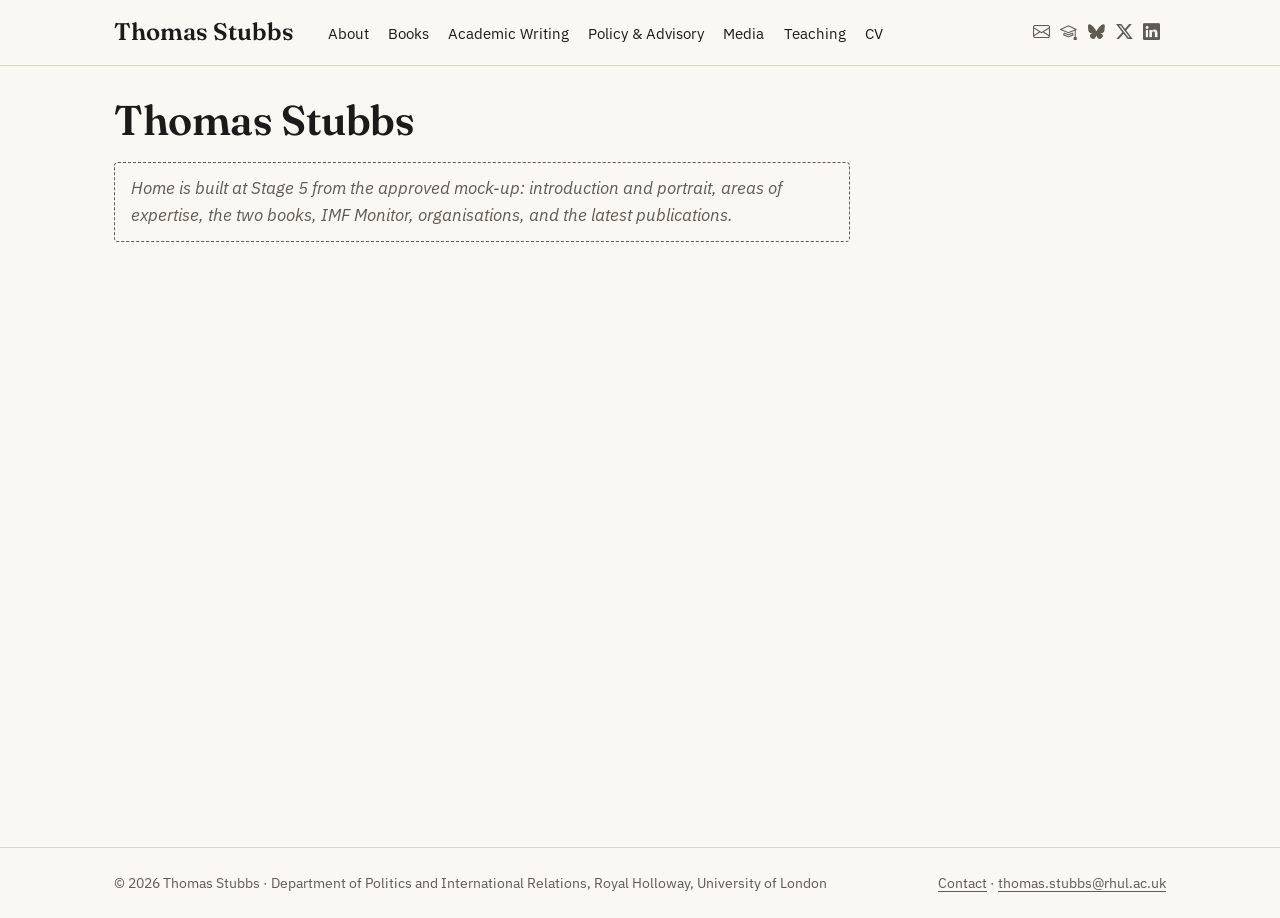
==== docs/index.html @ 8ccba4ed "Stage 5: CV and Contact pages - CV: download button, then the PDF open on the page in a frame, as   " ====
<!DOCTYPE html>
<html xmlns="http://www.w3.org/1999/xhtml" lang="en-GB" xml:lang="en-GB"><head>

<meta charset="utf-8">
<meta name="generator" content="quarto-1.9.38">

<meta name="viewport" content="width=device-width, initial-scale=1.0, user-scalable=yes">


<title>Thomas Stubbs</title>
<style>
/* Default styles provided by pandoc.
** See https://pandoc.org/MANUAL.html#variables-for-html for config info.
*/
code{white-space: pre-wrap;}
span.smallcaps{font-variant: small-caps;}
div.columns{display: flex; gap: min(4vw, 1.5em);}
div.column{flex: auto; overflow-x: auto;}
div.hanging-indent{margin-left: 1.5em; text-indent: -1.5em;}
ul.task-list{list-style: none;}
ul.task-list li input[type="checkbox"] {
  width: 0.8em;
  margin: 0 0.8em 0.2em -1em; /* quarto-specific, see https://github.com/quarto-dev/quarto-cli/issues/4556 */ 
  vertical-align: middle;
}
</style>


<script src="site_libs/quarto-nav/quarto-nav.js"></script>
<script src="site_libs/quarto-nav/headroom.min.js"></script>
<link href="./images/favicon.png" rel="icon" type="image/png">
<script src="site_libs/clipboard/clipboard.min.js"></script>
<script src="site_libs/quarto-html/quarto.js" type="module"></script>
<script src="site_libs/quarto-html/tabsets/tabsets.js" type="module"></script>
<script src="site_libs/quarto-html/popper.min.js"></script>
<script src="site_libs/quarto-html/tippy.umd.min.js"></script>
<script src="site_libs/quarto-html/anchor.min.js"></script>
<link href="site_libs/quarto-html/tippy.css" rel="stylesheet">
<link href="site_libs/quarto-html/quarto-syntax-highlighting-15634bcf2e68342d4ad2dfa704d543f6.css" rel="stylesheet" id="quarto-text-highlighting-styles">
<script src="site_libs/bootstrap/bootstrap.min.js"></script>
<link href="site_libs/bootstrap/bootstrap-icons.css" rel="stylesheet">
<link href="site_libs/bootstrap/bootstrap-769b7548b85df619b574831559ffb1c0.min.css" rel="stylesheet" append-hash="true" id="quarto-bootstrap" data-mode="light">
<script id="quarto-search-options" type="application/json">{
  "language": {
    "search-no-results-text": "No results",
    "search-matching-documents-text": "matching documents",
    "search-copy-link-title": "Copy link to search",
    "search-hide-matches-text": "Hide additional matches",
    "search-more-match-text": "more match in this document",
    "search-more-matches-text": "more matches in this document",
    "search-clear-button-title": "Clear",
    "search-text-placeholder": "",
    "search-detached-cancel-button-title": "Cancel",
    "search-submit-button-title": "Submit",
    "search-label": "Search"
  }
}</script>
<script async="" src="https://www.googletagmanager.com/gtag/js?id=G-SD0DBH1WWM"></script>

<script type="text/javascript">

window.dataLayer = window.dataLayer || [];
function gtag(){dataLayer.push(arguments);}
gtag('js', new Date());
gtag('config', 'G-SD0DBH1WWM', { 'anonymize_ip': true});
</script>
<meta name="robots" content="noindex, nofollow">
<meta name="format-detection" content="telephone=no, date=no, address=no, email=no">


<link rel="stylesheet" href="styles/fonts.css">
<link rel="canonical" href="https://thomasairbag.github.io/tstubbs-website/">
</head>

<body class="nav-fixed fullcontent quarto-light">

<div id="quarto-search-results"></div>
  <header id="quarto-header" class="headroom fixed-top">
    <nav class="navbar navbar-expand-lg " data-bs-theme="dark">
      <div class="navbar-container container-fluid">
      <div class="navbar-brand-container mx-auto">
    <a class="navbar-brand" href="./index.html">
    <span class="navbar-title">Thomas Stubbs</span>
    </a>
  </div>
          <button class="navbar-toggler" type="button" data-bs-toggle="collapse" data-bs-target="#navbarCollapse" aria-controls="navbarCollapse" role="menu" aria-expanded="false" aria-label="Toggle navigation" onclick="if (window.quartoToggleHeadroom) { window.quartoToggleHeadroom(); }">
  <span class="navbar-toggler-icon"></span>
</button>
          <div class="collapse navbar-collapse" id="navbarCollapse">
            <ul class="navbar-nav navbar-nav-scroll me-auto">
  <li class="nav-item">
    <a class="nav-link" href="./about/index.html"> 
<span class="menu-text">About</span></a>
  </li>  
  <li class="nav-item">
    <a class="nav-link" href="./books/index.html"> 
<span class="menu-text">Books</span></a>
  </li>  
  <li class="nav-item">
    <a class="nav-link" href="./publications/index.html"> 
<span class="menu-text">Academic Writing</span></a>
  </li>  
  <li class="nav-item">
    <a class="nav-link" href="./policy/index.html"> 
<span class="menu-text">Policy &amp; Advisory</span></a>
  </li>  
  <li class="nav-item">
    <a class="nav-link" href="./media/index.html"> 
<span class="menu-text">Media</span></a>
  </li>  
  <li class="nav-item">
    <a class="nav-link" href="./teaching/index.html"> 
<span class="menu-text">Teaching</span></a>
  </li>  
  <li class="nav-item">
    <a class="nav-link" href="./cv/index.html"> 
<span class="menu-text">CV</span></a>
  </li>  
</ul>
            <ul class="navbar-nav navbar-nav-scroll ms-auto">
  <li class="nav-item compact">
    <a class="nav-link" href="mailto:thomas.stubbs@rhul.ac.uk"> <i class="bi bi-envelope" role="img" aria-label="Email">
</i> 
<span class="menu-text"></span></a>
  </li>  
  <li class="nav-item compact">
    <a class="nav-link" href="https://scholar.google.com/citations?user=iezkZAcAAAAJ"> <i class="bi bi-mortarboard" role="img" aria-label="Google Scholar">
</i> 
<span class="menu-text"></span></a>
  </li>  
  <li class="nav-item compact">
    <a class="nav-link" href="https://bsky.app/profile/thomstubbs.bsky.social"> <i class="bi bi-bluesky" role="img" aria-label="Bluesky">
</i> 
<span class="menu-text"></span></a>
  </li>  
  <li class="nav-item compact">
    <a class="nav-link" href="https://x.com/thomstubbs"> <i class="bi bi-twitter-x" role="img" aria-label="X">
</i> 
<span class="menu-text"></span></a>
  </li>  
  <li class="nav-item compact">
    <a class="nav-link" href="https://www.linkedin.com/in/thomas-stubbs-50a769253/"> <i class="bi bi-linkedin" role="img" aria-label="LinkedIn">
</i> 
<span class="menu-text"></span></a>
  </li>  
</ul>
          </div> <!-- /navcollapse -->
            <div class="quarto-navbar-tools">
</div>
      </div> <!-- /container-fluid -->
    </nav>
</header>
<!-- content -->
<div id="quarto-content" class="quarto-container page-columns page-rows-contents page-layout-article page-navbar">
<!-- sidebar -->
<!-- margin-sidebar -->
    
<!-- main -->
<main class="content" id="quarto-document-content">
<a class="visually-hidden-focusable skip-link" href="#quarto-document-content">Skip to main content</a>
<script>
  // Quarto inserts this include inside <main>. Move the link to the start of
  // <body>, so it is the first thing a keyboard user reaches.
  (function () {
    var link = document.currentScript.previousElementSibling;
    document.body.insertBefore(link, document.body.firstChild);
  })();
</script>

<header id="title-block-header" class="quarto-title-block default">
<div class="quarto-title">
<h1 class="title">Thomas Stubbs</h1>
</div>



<div class="quarto-title-meta">

    
  
    
  </div>
  


</header>


<div class="draft-note">
<p>Home is built at Stage 5 from the approved mock-up: introduction and portrait, areas of expertise, the two books, IMF Monitor, organisations, and the latest publications.</p>
</div>



</main> <!-- /main -->
<script id="quarto-html-after-body" type="application/javascript">
  window.document.addEventListener("DOMContentLoaded", function (event) {
    const icon = "";
    const anchorJS = new window.AnchorJS();
    anchorJS.options = {
      placement: 'right',
      icon: icon
    };
    anchorJS.add('.anchored');
    const isCodeAnnotation = (el) => {
      for (const clz of el.classList) {
        if (clz.startsWith('code-annotation-')) {                     
          return true;
        }
      }
      return false;
    }
    const onCopySuccess = function(e) {
      // button target
      const button = e.trigger;
      // don't keep focus
      button.blur();
      // flash "checked"
      button.classList.add('code-copy-button-checked');
      var currentTitle = button.getAttribute("title");
      button.setAttribute("title", "Copied!");
      let tooltip;
      if (window.bootstrap) {
        button.setAttribute("data-bs-toggle", "tooltip");
        button.setAttribute("data-bs-placement", "left");
        button.setAttribute("data-bs-title", "Copied!");
        tooltip = new bootstrap.Tooltip(button, 
          { trigger: "manual", 
            customClass: "code-copy-button-tooltip",
            offset: [0, -8]});
        tooltip.show();    
      }
      setTimeout(function() {
        if (tooltip) {
          tooltip.hide();
          button.removeAttribute("data-bs-title");
          button.removeAttribute("data-bs-toggle");
          button.removeAttribute("data-bs-placement");
        }
        button.setAttribute("title", currentTitle);
        button.classList.remove('code-copy-button-checked');
      }, 1000);
      // clear code selection
      e.clearSelection();
    }
    const getTextToCopy = function(trigger) {
      const outerScaffold = trigger.parentElement.cloneNode(true);
      const codeEl = outerScaffold.querySelector('code');
      for (const childEl of codeEl.children) {
        if (isCodeAnnotation(childEl)) {
          childEl.remove();
        }
      }
      return codeEl.innerText;
    }
    const clipboard = new window.ClipboardJS('.code-copy-button:not([data-in-quarto-modal])', {
      text: getTextToCopy
    });
    clipboard.on('success', onCopySuccess);
    if (window.document.getElementById('quarto-embedded-source-code-modal')) {
      const clipboardModal = new window.ClipboardJS('.code-copy-button[data-in-quarto-modal]', {
        text: getTextToCopy,
        container: window.document.getElementById('quarto-embedded-source-code-modal')
      });
      clipboardModal.on('success', onCopySuccess);
    }
      var localhostRegex = new RegExp(/^(?:http|https):\/\/localhost\:?[0-9]*\//);
      var mailtoRegex = new RegExp(/^mailto:/);
        var filterRegex = new RegExp("https:\/\/thomasairbag\.github\.io\/tstubbs-website\/");
      var isInternal = (href) => {
          return filterRegex.test(href) || localhostRegex.test(href) || mailtoRegex.test(href);
      }
      // Inspect non-navigation links and adorn them if external
     var links = window.document.querySelectorAll('a[href]:not(.nav-link):not(.navbar-brand):not(.toc-action):not(.sidebar-link):not(.sidebar-item-toggle):not(.pagination-link):not(.no-external):not([aria-hidden]):not(.dropdown-item):not(.quarto-navigation-tool):not(.about-link)');
      for (var i=0; i<links.length; i++) {
        const link = links[i];
        if (!isInternal(link.href)) {
          // undo the damage that might have been done by quarto-nav.js in the case of
          // links that we want to consider external
          if (link.dataset.originalHref !== undefined) {
            link.href = link.dataset.originalHref;
          }
        }
      }
    function tippyHover(el, contentFn, onTriggerFn, onUntriggerFn) {
      const config = {
        allowHTML: true,
        maxWidth: 500,
        delay: 100,
        arrow: false,
        appendTo: function(el) {
            return el.parentElement;
        },
        interactive: true,
        interactiveBorder: 10,
        theme: 'quarto',
        placement: 'bottom-start',
      };
      if (contentFn) {
        config.content = contentFn;
      }
      if (onTriggerFn) {
        config.onTrigger = onTriggerFn;
      }
      if (onUntriggerFn) {
        config.onUntrigger = onUntriggerFn;
      }
      window.tippy(el, config); 
    }
    const noterefs = window.document.querySelectorAll('a[role="doc-noteref"]');
    for (var i=0; i<noterefs.length; i++) {
      const ref = noterefs[i];
      tippyHover(ref, function() {
        // use id or data attribute instead here
        let href = ref.getAttribute('data-footnote-href') || ref.getAttribute('href');
        try { href = new URL(href).hash; } catch {}
        const id = href.replace(/^#\/?/, "");
        const note = window.document.getElementById(id);
        if (note) {
          return note.innerHTML;
        } else {
          return "";
        }
      });
    }
    const xrefs = window.document.querySelectorAll('a.quarto-xref');
    const processXRef = (id, note) => {
      // Strip column container classes
      const stripColumnClz = (el) => {
        el.classList.remove("page-full", "page-columns");
        if (el.children) {
          for (const child of el.children) {
            stripColumnClz(child);
          }
        }
      }
      stripColumnClz(note)
      if (id === null || id.startsWith('sec-')) {
        // Special case sections, only their first couple elements
        const container = document.createElement("div");
        if (note.children && note.children.length > 2) {
          container.appendChild(note.children[0].cloneNode(true));
          for (let i = 1; i < note.children.length; i++) {
            const child = note.children[i];
            if (child.tagName === "P" && child.innerText === "") {
              continue;
            } else {
              container.appendChild(child.cloneNode(true));
              break;
            }
          }
          if (window.Quarto?.typesetMath) {
            window.Quarto.typesetMath(container);
          }
          return container.innerHTML
        } else {
          if (window.Quarto?.typesetMath) {
            window.Quarto.typesetMath(note);
          }
          return note.innerHTML;
        }
      } else {
        // Remove any anchor links if they are present
        const anchorLink = note.querySelector('a.anchorjs-link');
        if (anchorLink) {
          anchorLink.remove();
        }
        if (window.Quarto?.typesetMath) {
          window.Quarto.typesetMath(note);
        }
        if (note.classList.contains("callout")) {
          return note.outerHTML;
        } else {
          return note.innerHTML;
        }
      }
    }
    for (var i=0; i<xrefs.length; i++) {
      const xref = xrefs[i];
      tippyHover(xref, undefined, function(instance) {
        instance.disable();
        let url = xref.getAttribute('href');
        let hash = undefined; 
        if (url.startsWith('#')) {
          hash = url;
        } else {
          try { hash = new URL(url).hash; } catch {}
        }
        if (hash) {
          const id = hash.replace(/^#\/?/, "");
          const note = window.document.getElementById(id);
          if (note !== null) {
            try {
              const html = processXRef(id, note.cloneNode(true));
              instance.setContent(html);
            } finally {
              instance.enable();
              instance.show();
            }
          } else {
            // See if we can fetch this
            fetch(url.split('#')[0])
            .then(res => res.text())
            .then(html => {
              const parser = new DOMParser();
              const htmlDoc = parser.parseFromString(html, "text/html");
              const note = htmlDoc.getElementById(id);
              if (note !== null) {
                const html = processXRef(id, note);
                instance.setContent(html);
              } 
            }).finally(() => {
              instance.enable();
              instance.show();
            });
          }
        } else {
          // See if we can fetch a full url (with no hash to target)
          // This is a special case and we should probably do some content thinning / targeting
          fetch(url)
          .then(res => res.text())
          .then(html => {
            const parser = new DOMParser();
            const htmlDoc = parser.parseFromString(html, "text/html");
            const note = htmlDoc.querySelector('main.content');
            if (note !== null) {
              // This should only happen for chapter cross references
              // (since there is no id in the URL)
              // remove the first header
              if (note.children.length > 0 && note.children[0].tagName === "HEADER") {
                note.children[0].remove();
              }
              const html = processXRef(null, note);
              instance.setContent(html);
            } 
          }).finally(() => {
            instance.enable();
            instance.show();
          });
        }
      }, function(instance) {
      });
    }
        let selectedAnnoteEl;
        const selectorForAnnotation = ( cell, annotation) => {
          let cellAttr = 'data-code-cell="' + cell + '"';
          let lineAttr = 'data-code-annotation="' +  annotation + '"';
          const selector = 'span[' + cellAttr + '][' + lineAttr + ']';
          return selector;
        }
        const selectCodeLines = (annoteEl) => {
          const doc = window.document;
          const targetCell = annoteEl.getAttribute("data-target-cell");
          const targetAnnotation = annoteEl.getAttribute("data-target-annotation");
          const annoteSpan = window.document.querySelector(selectorForAnnotation(targetCell, targetAnnotation));
          const lines = annoteSpan.getAttribute("data-code-lines").split(",");
          const lineIds = lines.map((line) => {
            return targetCell + "-" + line;
          })
          let top = null;
          let height = null;
          let parent = null;
          if (lineIds.length > 0) {
              //compute the position of the single el (top and bottom and make a div)
              const el = window.document.getElementById(lineIds[0]);
              top = el.offsetTop;
              height = el.offsetHeight;
              parent = el.parentElement.parentElement;
            if (lineIds.length > 1) {
              const lastEl = window.document.getElementById(lineIds[lineIds.length - 1]);
              const bottom = lastEl.offsetTop + lastEl.offsetHeight;
              height = bottom - top;
            }
            if (top !== null && height !== null && parent !== null) {
              // cook up a div (if necessary) and position it 
              let div = window.document.getElementById("code-annotation-line-highlight");
              if (div === null) {
                div = window.document.createElement("div");
                div.setAttribute("id", "code-annotation-line-highlight");
                div.style.position = 'absolute';
                parent.appendChild(div);
              }
              div.style.top = top - 2 + "px";
              div.style.height = height + 4 + "px";
              div.style.left = 0;
              let gutterDiv = window.document.getElementById("code-annotation-line-highlight-gutter");
              if (gutterDiv === null) {
                gutterDiv = window.document.createElement("div");
                gutterDiv.setAttribute("id", "code-annotation-line-highlight-gutter");
                gutterDiv.style.position = 'absolute';
                const codeCell = window.document.getElementById(targetCell);
                const gutter = codeCell.querySelector('.code-annotation-gutter');
                gutter.appendChild(gutterDiv);
              }
              gutterDiv.style.top = top - 2 + "px";
              gutterDiv.style.height = height + 4 + "px";
            }
            selectedAnnoteEl = annoteEl;
          }
        };
        const unselectCodeLines = () => {
          const elementsIds = ["code-annotation-line-highlight", "code-annotation-line-highlight-gutter"];
          elementsIds.forEach((elId) => {
            const div = window.document.getElementById(elId);
            if (div) {
              div.remove();
            }
          });
          selectedAnnoteEl = undefined;
        };
          // Handle positioning of the toggle
      window.addEventListener(
        "resize",
        throttle(() => {
          elRect = undefined;
          if (selectedAnnoteEl) {
            selectCodeLines(selectedAnnoteEl);
          }
        }, 10)
      );
      function throttle(fn, ms) {
      let throttle = false;
      let timer;
        return (...args) => {
          if(!throttle) { // first call gets through
              fn.apply(this, args);
              throttle = true;
          } else { // all the others get throttled
              if(timer) clearTimeout(timer); // cancel #2
              timer = setTimeout(() => {
                fn.apply(this, args);
                timer = throttle = false;
              }, ms);
          }
        };
      }
        // Attach click handler to the DT
        const annoteDls = window.document.querySelectorAll('dt[data-target-cell]');
        for (const annoteDlNode of annoteDls) {
          annoteDlNode.addEventListener('click', (event) => {
            const clickedEl = event.target;
            if (clickedEl !== selectedAnnoteEl) {
              unselectCodeLines();
              const activeEl = window.document.querySelector('dt[data-target-cell].code-annotation-active');
              if (activeEl) {
                activeEl.classList.remove('code-annotation-active');
              }
              selectCodeLines(clickedEl);
              clickedEl.classList.add('code-annotation-active');
            } else {
              // Unselect the line
              unselectCodeLines();
              clickedEl.classList.remove('code-annotation-active');
            }
          });
        }
    const findCites = (el) => {
      const parentEl = el.parentElement;
      if (parentEl) {
        const cites = parentEl.dataset.cites;
        if (cites) {
          return {
            el,
            cites: cites.split(' ')
          };
        } else {
          return findCites(el.parentElement)
        }
      } else {
        return undefined;
      }
    };
    var bibliorefs = window.document.querySelectorAll('a[role="doc-biblioref"]');
    for (var i=0; i<bibliorefs.length; i++) {
      const ref = bibliorefs[i];
      const citeInfo = findCites(ref);
      if (citeInfo) {
        tippyHover(citeInfo.el, function() {
          var popup = window.document.createElement('div');
          citeInfo.cites.forEach(function(cite) {
            var citeDiv = window.document.createElement('div');
            citeDiv.classList.add('hanging-indent');
            citeDiv.classList.add('csl-entry');
            var biblioDiv = window.document.getElementById('ref-' + cite);
            if (biblioDiv) {
              citeDiv.innerHTML = biblioDiv.innerHTML;
            }
            popup.appendChild(citeDiv);
          });
          return popup.innerHTML;
        });
      }
    }
  });
  </script>
</div> <!-- /content -->
<footer class="footer">
  <div class="nav-footer">
    <div class="nav-footer-left">
<p>© 2026 Thomas Stubbs · Department of Politics and International Relations, Royal Holloway, University of London</p>
</div>   
    <div class="nav-footer-center">
      &nbsp;
    </div>
    <div class="nav-footer-right">
<p><a href="./contact/index.html">Contact</a> · <a href="mailto:thomas.stubbs@rhul.ac.uk">thomas.stubbs@rhul.ac.uk</a></p>
</div>
  </div>
</footer>




</body></html>
---- docs/site_libs/quarto-html/tippy.css ----
.tippy-box[data-animation=fade][data-state=hidden]{opacity:0}[data-tippy-root]{max-width:calc(100vw - 10px)}.tippy-box{position:relative;background-color:#333;color:#fff;border-radius:4px;font-size:14px;line-height:1.4;white-space:normal;outline:0;transition-property:transform,visibility,opacity}.tippy-box[data-placement^=top]>.tippy-arrow{bottom:0}.tippy-box[data-placement^=top]>.tippy-arrow:before{bottom:-7px;left:0;border-width:8px 8px 0;border-top-color:initial;transform-origin:center top}.tippy-box[data-placement^=bottom]>.tippy-arrow{top:0}.tippy-box[data-placement^=bottom]>.tippy-arrow:before{top:-7px;left:0;border-width:0 8px 8px;border-bottom-color:initial;transform-origin:center bottom}.tippy-box[data-placement^=left]>.tippy-arrow{right:0}.tippy-box[data-placement^=left]>.tippy-arrow:before{border-width:8px 0 8px 8px;border-left-color:initial;right:-7px;transform-origin:center left}.tippy-box[data-placement^=right]>.tippy-arrow{left:0}.tippy-box[data-placement^=right]>.tippy-arrow:before{left:-7px;border-width:8px 8px 8px 0;border-right-color:initial;transform-origin:center right}.tippy-box[data-inertia][data-state=visible]{transition-timing-function:cubic-bezier(.54,1.5,.38,1.11)}.tippy-arrow{width:16px;height:16px;color:#333}.tippy-arrow:before{content:"";position:absolute;border-color:transparent;border-style:solid}.tippy-content{position:relative;padding:5px 9px;z-index:1}
---- docs/site_libs/quarto-html/quarto-syntax-highlighting-15634bcf2e68342d4ad2dfa704d543f6.css ----
/* quarto syntax highlight colors */
:root {
  --quarto-hl-ot-color: #003B4F;
  --quarto-hl-at-color: #657422;
  --quarto-hl-ss-color: #20794D;
  --quarto-hl-an-color: #5E5E5E;
  --quarto-hl-fu-color: #4758AB;
  --quarto-hl-st-color: #20794D;
  --quarto-hl-cf-color: #003B4F;
  --quarto-hl-op-color: #5E5E5E;
  --quarto-hl-er-color: #AD0000;
  --quarto-hl-bn-color: #AD0000;
  --quarto-hl-al-color: #AD0000;
  --quarto-hl-va-color: #111111;
  --quarto-hl-bu-color: inherit;
  --quarto-hl-ex-color: inherit;
  --quarto-hl-pp-color: #AD0000;
  --quarto-hl-in-color: #5E5E5E;
  --quarto-hl-vs-color: #20794D;
  --quarto-hl-wa-color: #5E5E5E;
  --quarto-hl-do-color: #5E5E5E;
  --quarto-hl-im-color: #00769E;
  --quarto-hl-ch-color: #20794D;
  --quarto-hl-dt-color: #AD0000;
  --quarto-hl-fl-color: #AD0000;
  --quarto-hl-co-color: #5E5E5E;
  --quarto-hl-cv-color: #5E5E5E;
  --quarto-hl-cn-color: #8f5902;
  --quarto-hl-sc-color: #5E5E5E;
  --quarto-hl-dv-color: #AD0000;
  --quarto-hl-kw-color: #003B4F;
}

/* other quarto variables */
:root {
  --quarto-font-monospace: SFMono-Regular, Menlo, Monaco, Consolas, "Liberation Mono", "Courier New", monospace;
}

/* syntax highlight based on Pandoc's rules */
pre > code.sourceCode > span {
  color: #003B4F;
}

code.sourceCode > span {
  color: #003B4F;
}

div.sourceCode,
div.sourceCode pre.sourceCode {
  color: #003B4F;
}

/* Normal */
code span {
  color: #003B4F;
}

/* Alert */
code span.al {
  color: #AD0000;
  font-style: inherit;
}

/* Annotation */
code span.an {
  color: #5E5E5E;
  font-style: inherit;
}

/* Attribute */
code span.at {
  color: #657422;
  font-style: inherit;
}

/* BaseN */
code span.bn {
  color: #AD0000;
  font-style: inherit;
}

/* BuiltIn */
code span.bu {
  font-style: inherit;
}

/* ControlFlow */
code span.cf {
  color: #003B4F;
  font-weight: bold;
  font-style: inherit;
}

/* Char */
code span.ch {
  color: #20794D;
  font-style: inherit;
}

/* Constant */
code span.cn {
  color: #8f5902;
  font-style: inherit;
}

/* Comment */
code span.co {
  color: #5E5E5E;
  font-style: inherit;
}

/* CommentVar */
code span.cv {
  color: #5E5E5E;
  font-style: italic;
}

/* Documentation */
code span.do {
  color: #5E5E5E;
  font-style: italic;
}

/* DataType */
code span.dt {
  color: #AD0000;
  font-style: inherit;
}

/* DecVal */
code span.dv {
  color: #AD0000;
  font-style: inherit;
}

/* Error */
code span.er {
  color: #AD0000;
  font-style: inherit;
}

/* Extension */
code span.ex {
  font-style: inherit;
}

/* Float */
code span.fl {
  color: #AD0000;
  font-style: inherit;
}

/* Function */
code span.fu {
  color: #4758AB;
  font-style: inherit;
}

/* Import */
code span.im {
  color: #00769E;
  font-style: inherit;
}

/* Information */
code span.in {
  color: #5E5E5E;
  font-style: inherit;
}

/* Keyword */
code span.kw {
  color: #003B4F;
  font-weight: bold;
  font-style: inherit;
}

/* Operator */
code span.op {
  color: #5E5E5E;
  font-style: inherit;
}

/* Other */
code span.ot {
  color: #003B4F;
  font-style: inherit;
}

/* Preprocessor */
code span.pp {
  color: #AD0000;
  font-style: inherit;
}

/* SpecialChar */
code span.sc {
  color: #5E5E5E;
  font-style: inherit;
}

/* SpecialString */
code span.ss {
  color: #20794D;
  font-style: inherit;
}

/* String */
code span.st {
  color: #20794D;
  font-style: inherit;
}

/* Variable */
code span.va {
  color: #111111;
  font-style: inherit;
}

/* VerbatimString */
code span.vs {
  color: #20794D;
  font-style: inherit;
}

/* Warning */
code span.wa {
  color: #5E5E5E;
  font-style: italic;
}

.prevent-inlining {
  content: "</";
}

/*# sourceMappingURL=f23921c56f73e400b49028c9186a1aa0.css.map */
---- docs/styles/fonts.css ----
/* Self-hosted fonts (decision 19): Fraunces for headings, IBM Plex Sans for
   text. The files are Google Fonts' own variable WOFF2 files, the ones the
   approved Stage 2 mock-ups loaded, downloaded unmodified on 10 November 2026
   from fonts.gstatic.com (Fraunces v38, IBM Plex Sans v23). Each typeface has
   a Latin and an extended-Latin file per style; a browser fetches the
   extended file only for a page that needs it (for example the macrons in
   "Ngā Pae o te Māramatanga"). SIL Open Font Licence 1.1; each folder in
   fonts/ carries its OFL.txt.
   Kept in plain CSS rather than custom.scss so the url() paths stay relative
   to this file: docs/styles/fonts.css -> docs/fonts/. */

/* Fraunces: one variable file per style covers weights 400 to 600 and the
   optical sizes 9 to 144, which browsers pick from the text size. */

@font-face {
  font-family: "Fraunces";
  font-style: normal;
  font-weight: 400 600;
  font-display: swap;
  src: url("../fonts/fraunces/Fraunces-roman-latin.woff2") format("woff2");
  unicode-range: U+0000-00FF, U+0131, U+0152-0153, U+02BB-02BC, U+02C6, U+02DA, U+02DC, U+0304, U+0308, U+0329, U+2000-206F, U+20AC, U+2122, U+2191, U+2193, U+2212, U+2215, U+FEFF, U+FFFD;
}

@font-face {
  font-family: "Fraunces";
  font-style: normal;
  font-weight: 400 600;
  font-display: swap;
  src: url("../fonts/fraunces/Fraunces-roman-latin-ext.woff2") format("woff2");
  unicode-range: U+0100-02BA, U+02BD-02C5, U+02C7-02CC, U+02CE-02D7, U+02DD-02FF, U+0304, U+0308, U+0329, U+1D00-1DBF, U+1E00-1E9F, U+1EF2-1EFF, U+2020, U+20A0-20AB, U+20AD-20C4, U+2113, U+2C60-2C7F, U+A720-A7FF;
}

@font-face {
  font-family: "Fraunces";
  font-style: italic;
  font-weight: 400;
  font-display: swap;
  src: url("../fonts/fraunces/Fraunces-italic-latin.woff2") format("woff2");
  unicode-range: U+0000-00FF, U+0131, U+0152-0153, U+02BB-02BC, U+02C6, U+02DA, U+02DC, U+0304, U+0308, U+0329, U+2000-206F, U+20AC, U+2122, U+2191, U+2193, U+2212, U+2215, U+FEFF, U+FFFD;
}

@font-face {
  font-family: "Fraunces";
  font-style: italic;
  font-weight: 400;
  font-display: swap;
  src: url("../fonts/fraunces/Fraunces-italic-latin-ext.woff2") format("woff2");
  unicode-range: U+0100-02BA, U+02BD-02C5, U+02C7-02CC, U+02CE-02D7, U+02DD-02FF, U+0304, U+0308, U+0329, U+1D00-1DBF, U+1E00-1E9F, U+1EF2-1EFF, U+2020, U+20A0-20AB, U+20AD-20C4, U+2113, U+2C60-2C7F, U+A720-A7FF;
}

/* IBM Plex Sans: one variable file per style covers weights 400 to 600. */

@font-face {
  font-family: "IBM Plex Sans";
  font-style: normal;
  font-weight: 400 600;
  font-display: swap;
  src: url("../fonts/ibm-plex-sans/IBMPlexSans-roman-latin.woff2") format("woff2");
  unicode-range: U+0000-00FF, U+0131, U+0152-0153, U+02BB-02BC, U+02C6, U+02DA, U+02DC, U+0304, U+0308, U+0329, U+2000-206F, U+20AC, U+2122, U+2191, U+2193, U+2212, U+2215, U+FEFF, U+FFFD;
}

@font-face {
  font-family: "IBM Plex Sans";
  font-style: normal;
  font-weight: 400 600;
  font-display: swap;
  src: url("../fonts/ibm-plex-sans/IBMPlexSans-roman-latin-ext.woff2") format("woff2");
  unicode-range: U+0100-02BA, U+02BD-02C5, U+02C7-02CC, U+02CE-02D7, U+02DD-02FF, U+0304, U+0308, U+0329, U+1D00-1DBF, U+1E00-1E9F, U+1EF2-1EFF, U+2020, U+20A0-20AB, U+20AD-20C4, U+2113, U+2C60-2C7F, U+A720-A7FF;
}

@font-face {
  font-family: "IBM Plex Sans";
  font-style: italic;
  font-weight: 400;
  font-display: swap;
  src: url("../fonts/ibm-plex-sans/IBMPlexSans-italic-latin.woff2") format("woff2");
  unicode-range: U+0000-00FF, U+0131, U+0152-0153, U+02BB-02BC, U+02C6, U+02DA, U+02DC, U+0304, U+0308, U+0329, U+2000-206F, U+20AC, U+2122, U+2191, U+2193, U+2212, U+2215, U+FEFF, U+FFFD;
}

@font-face {
  font-family: "IBM Plex Sans";
  font-style: italic;
  font-weight: 400;
  font-display: swap;
  src: url("../fonts/ibm-plex-sans/IBMPlexSans-italic-latin-ext.woff2") format("woff2");
  unicode-range: U+0100-02BA, U+02BD-02C5, U+02C7-02CC, U+02CE-02D7, U+02DD-02FF, U+0304, U+0308, U+0329, U+1D00-1DBF, U+1E00-1E9F, U+1EF2-1EFF, U+2020, U+20A0-20AB, U+20AD-20C4, U+2113, U+2C60-2C7F, U+A720-A7FF;
}
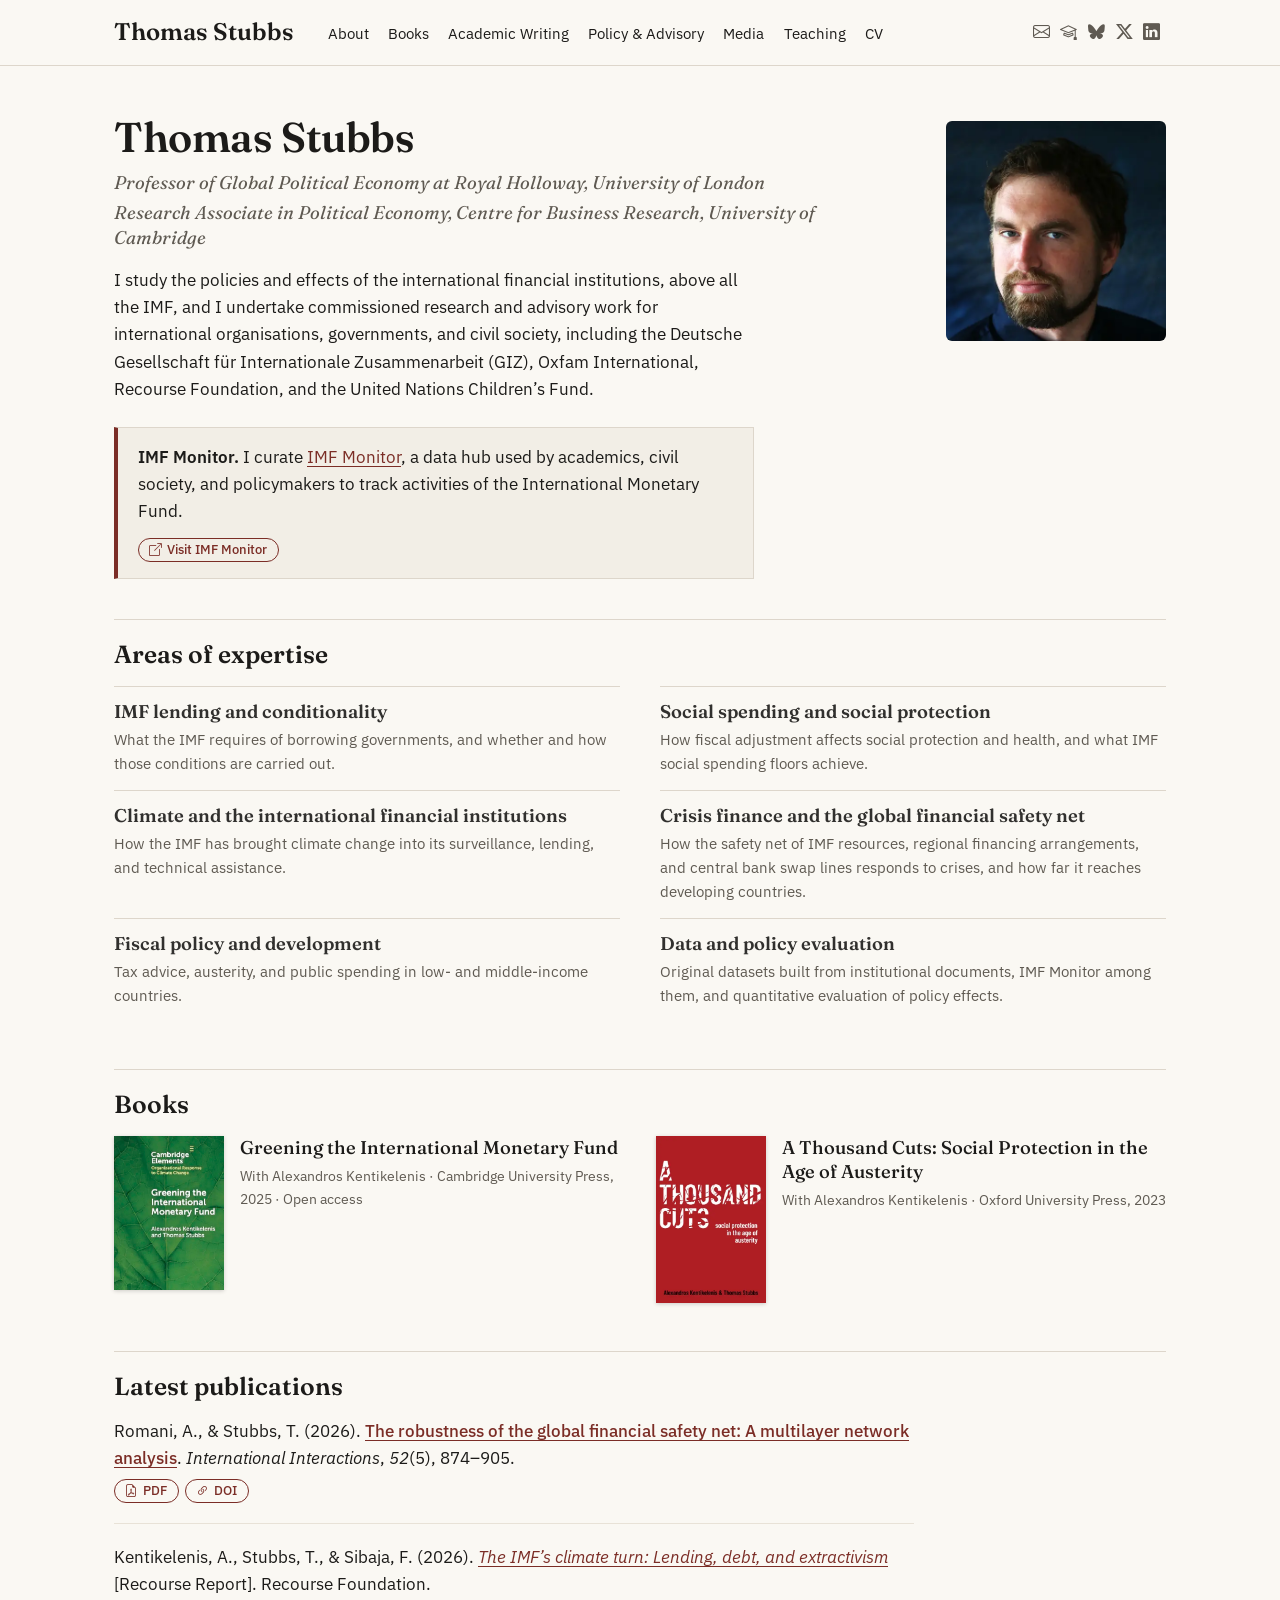
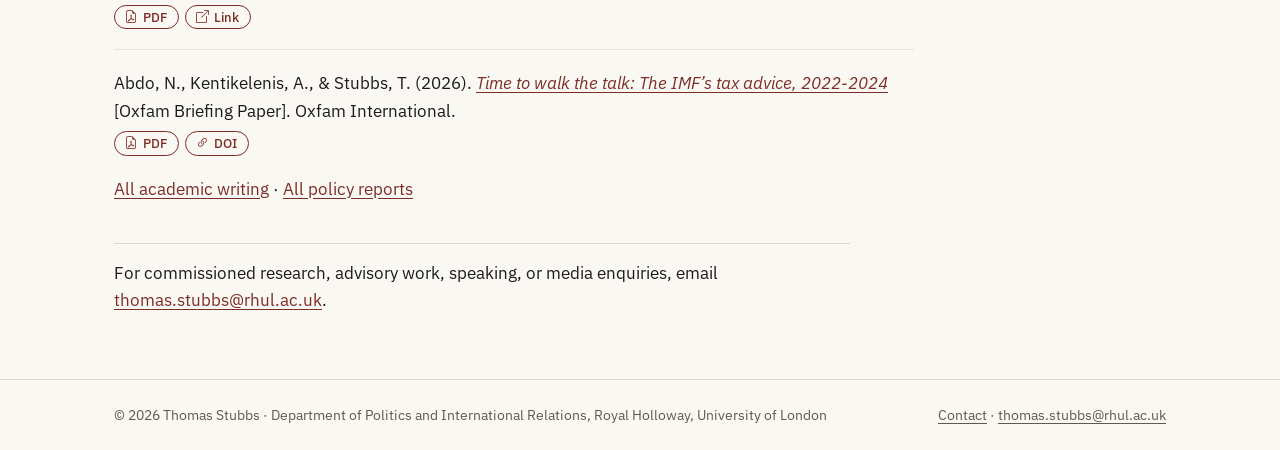
==== commit 7e60062e: "Stage 5: Home and About pages Home: name, posts, introduction, and the IMF Monitor box beside the po" ====
--- a/docs/index.html
+++ b/docs/index.html
@@ -39,7 +39,7 @@
 <link href="site_libs/quarto-html/quarto-syntax-highlighting-15634bcf2e68342d4ad2dfa704d543f6.css" rel="stylesheet" id="quarto-text-highlighting-styles">
 <script src="site_libs/bootstrap/bootstrap.min.js"></script>
 <link href="site_libs/bootstrap/bootstrap-icons.css" rel="stylesheet">
-<link href="site_libs/bootstrap/bootstrap-769b7548b85df619b574831559ffb1c0.min.css" rel="stylesheet" append-hash="true" id="quarto-bootstrap" data-mode="light">
+<link href="site_libs/bootstrap/bootstrap-cc74931c4418622906f1f740e8cd0a3e.min.css" rel="stylesheet" append-hash="true" id="quarto-bootstrap" data-mode="light">
 <script id="quarto-search-options" type="application/json">{
   "language": {
     "search-no-results-text": "No results",
@@ -72,7 +72,7 @@
 <link rel="canonical" href="https://thomasairbag.github.io/tstubbs-website/">
 </head>
 
-<body class="nav-fixed fullcontent quarto-light">
+<body class="nav-fixed home fullcontent quarto-light">
 
 <div id="quarto-search-results"></div>
   <header id="quarto-header" class="headroom fixed-top">
@@ -186,11 +186,45 @@
 </header>
 
 
-<div class="draft-note">
-<p>Home is built at Stage 5 from the approved mock-up: introduction and portrait, areas of expertise, the two books, IMF Monitor, organisations, and the latest publications.</p>
-</div>
-
-
+<div class="hero">
+<div class="hero-text">
+<h1>
+Thomas Stubbs
+</h1>
+<div class="field">
+<p>Professor of Global Political Economy at Royal Holloway, University of London</p>
+<p>Research Associate in Political Economy, Centre for Business Research, University of Cambridge</p>
+</div>
+<p>I study the policies and effects of the international financial institutions, above all the IMF, and I undertake commissioned research and advisory work for international organisations, governments, and civil society, including the Deutsche Gesellschaft für Internationale Zusammenarbeit (GIZ), Oxfam International, Recourse Foundation, and the United Nations Children’s Fund.</p>
+<div class="imf-callout">
+<p><strong>IMF Monitor.</strong> I curate <a href="https://imfmonitor.org/">IMF Monitor</a>, a data hub used by academics, civil society, and policymakers to track activities of the International Monetary Fund.</p>
+<p><a class="pub-btn" href="https://imfmonitor.org/"><i class="bi bi-box-arrow-up-right" aria-hidden="true"></i> Visit IMF Monitor</a></p>
+</div>
+</div>
+<div class="portrait-slot">
+<p><img class="portrait" src="images/portrait-480.webp" alt="Thomas Stubbs" width="220" height="220"></p>
+</div>
+</div>
+<section id="areas-of-expertise" class="level2">
+<h2 class="anchored" data-anchor-id="areas-of-expertise">Areas of expertise</h2>
+<div class="expertise"><div class="exp"><h3 class="anchored">IMF lending and conditionality</h3><p>What the IMF requires of borrowing governments, and whether and how those conditions are carried out.</p></div><div class="exp"><h3 class="anchored">Social spending and social protection</h3><p>How fiscal adjustment affects social protection and health, and what IMF social spending floors achieve.</p></div><div class="exp"><h3 class="anchored">Climate and the international financial institutions</h3><p>How the IMF has brought climate change into its surveillance, lending, and technical assistance.</p></div><div class="exp"><h3 class="anchored">Crisis finance and the global financial safety net</h3><p>How the safety net of IMF resources, regional financing arrangements, and central bank swap lines responds to crises, and how far it reaches developing countries.</p></div><div class="exp"><h3 class="anchored">Fiscal policy and development</h3><p>Tax advice, austerity, and public spending in low- and middle-income countries.</p></div><div class="exp"><h3 class="anchored">Data and policy evaluation</h3><p>Original datasets built from institutional documents, IMF Monitor among them, and quantitative evaluation of policy effects.</p></div></div>
+</section>
+<section id="books" class="level2">
+<h2 class="anchored" data-anchor-id="books">Books</h2>
+<div class="home-books"><a class="home-book" href="books/index.html#greening-the-international-monetary-fund"><img src="images/cover-greening-the-imf.webp" alt="" width="110" height="153"><span><span class="home-book-title">Greening the International Monetary Fund</span><span class="home-book-meta">With Alexandros Kentikelenis · Cambridge University Press, 2025 · Open access</span></span></a><a class="home-book" href="books/index.html#a-thousand-cuts"><img src="images/cover-a-thousand-cuts.webp" alt="" width="110" height="167"><span><span class="home-book-title">A Thousand Cuts: Social Protection in the Age of Austerity</span><span class="home-book-meta">With Alexandros Kentikelenis · Oxford University Press, 2023</span></span></a></div>
+</section>
+<section id="latest-publications" class="level2">
+<h2 class="anchored" data-anchor-id="latest-publications">Latest publications</h2>
+<article class="pub-entry"><p class="pub-cite">Romani, A., &amp; Stubbs, T. (2026). <a href="https://doi.org/10.1080/03050629.2026.2700531">The robustness of the global financial safety net: A multilayer network analysis</a>. <i>International Interactions</i>, <i>52</i>(5), 874–905.</p><div class="pub-buttons"><a class="pub-btn" href="files/publications/2IIXQCB7.pdf"><i class="bi bi-file-earmark-pdf" aria-hidden="true"></i> PDF</a><a class="pub-btn" href="https://doi.org/10.1080/03050629.2026.2700531"><i class="bi bi-link-45deg" aria-hidden="true"></i> DOI</a></div></article>
+<article class="pub-entry"><p class="pub-cite">Kentikelenis, A., Stubbs, T., &amp; Sibaja, F. (2026). <i><a href="https://re-course.org/wp-content/uploads/2026/09/IMF-climate-turn_report_Recourse-Sep-2026.pdf">The IMF’s climate turn: Lending, debt, and extractivism</a></i> [Recourse Report]. Recourse Foundation.</p><div class="pub-buttons"><a class="pub-btn" href="files/publications/PGMMFTM7.pdf"><i class="bi bi-file-earmark-pdf" aria-hidden="true"></i> PDF</a><a class="pub-btn" href="https://re-course.org/wp-content/uploads/2026/09/IMF-climate-turn_report_Recourse-Sep-2026.pdf"><i class="bi bi-box-arrow-up-right" aria-hidden="true"></i> Link</a></div></article>
+<article class="pub-entry"><p class="pub-cite">Abdo, N., Kentikelenis, A., &amp; Stubbs, T. (2026). <i><a href="https://doi.org/10.21201/2026.000127">Time to walk the talk: The IMF’s tax advice, 2022-2024</a></i> [Oxfam Briefing Paper]. Oxfam International.</p><div class="pub-buttons"><a class="pub-btn" href="files/publications/72BCJH9D.pdf"><i class="bi bi-file-earmark-pdf" aria-hidden="true"></i> PDF</a><a class="pub-btn" href="https://doi.org/10.21201/2026.000127"><i class="bi bi-link-45deg" aria-hidden="true"></i> DOI</a></div></article>
+<p><a href="./publications/index.html">All academic writing</a> · <a href="./policy/index.html">All policy reports</a></p>
+<div class="enquiries">
+<p>For commissioned research, advisory work, speaking, or media enquiries, email <a href="mailto:thomas.stubbs@rhul.ac.uk">thomas.stubbs@rhul.ac.uk</a>.</p>
+</div>
+
+
+</section>
 
 </main> <!-- /main -->
 <script id="quarto-html-after-body" type="application/javascript">
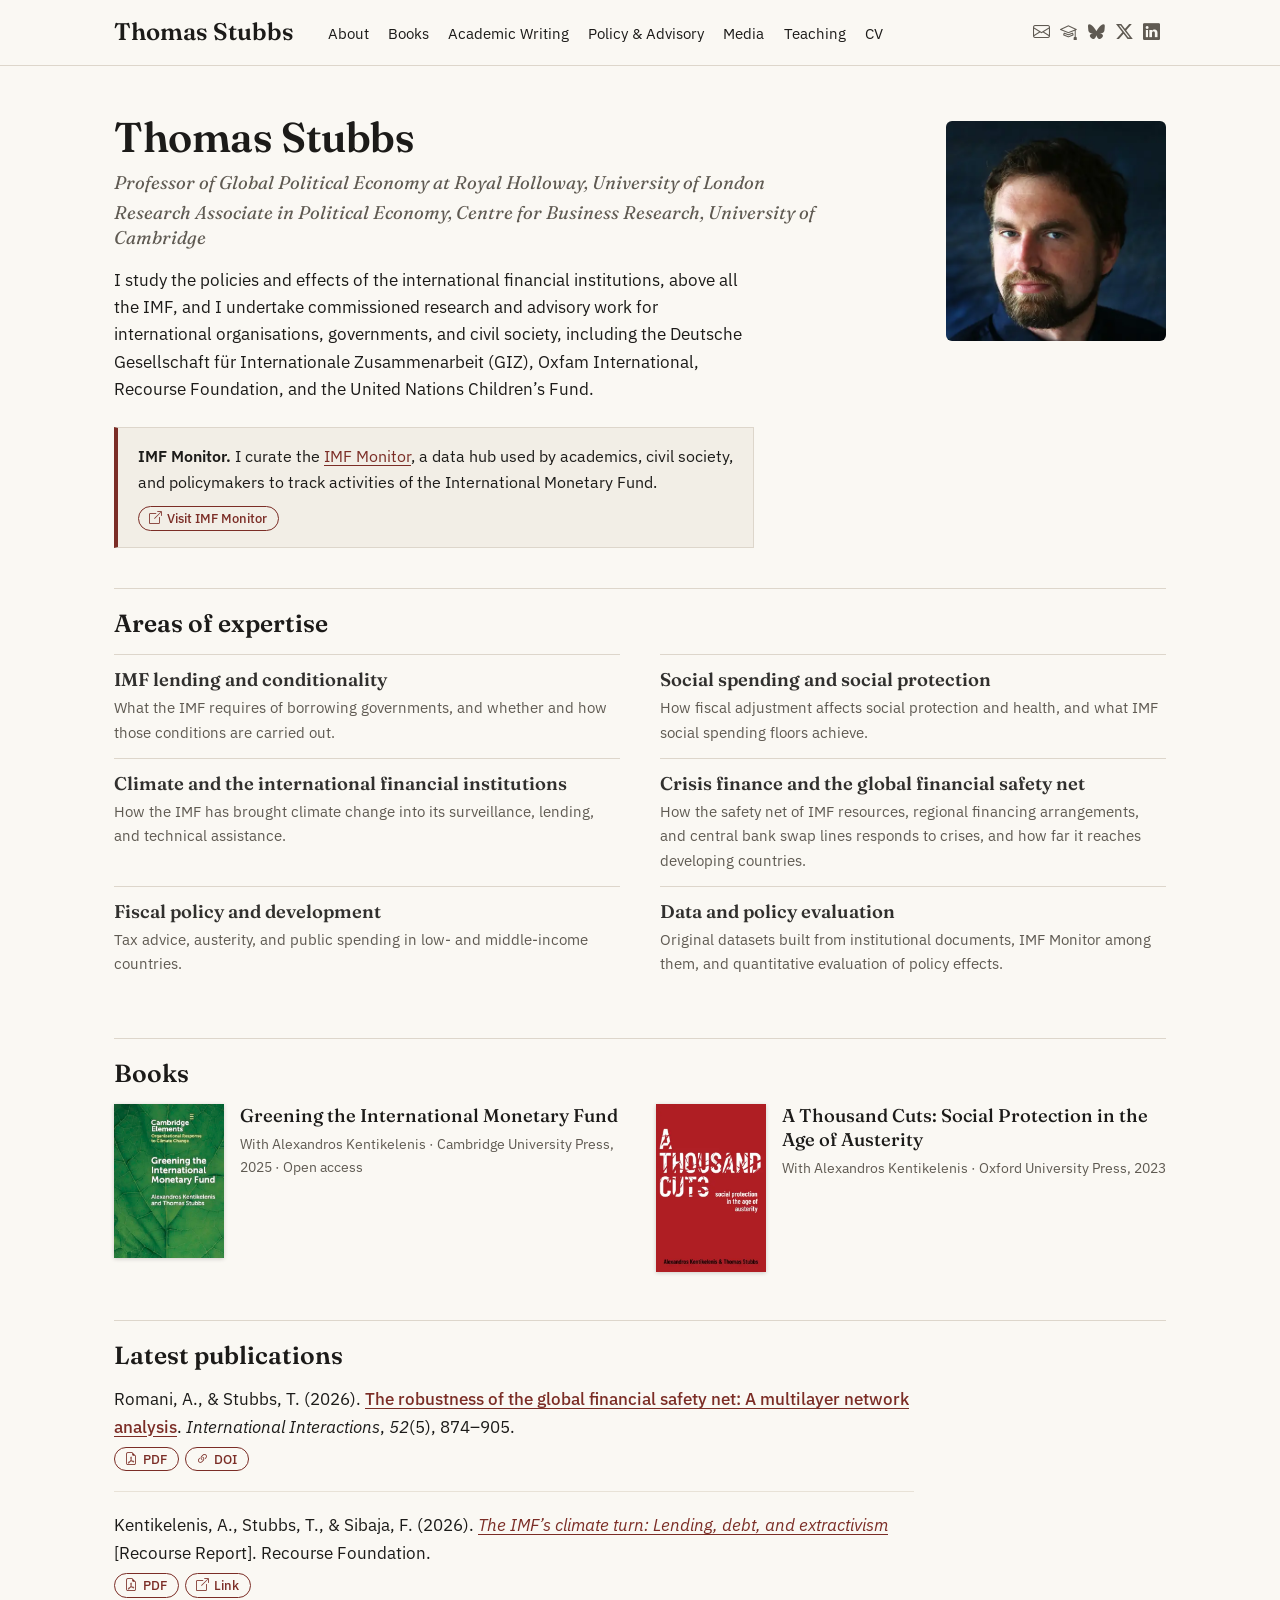
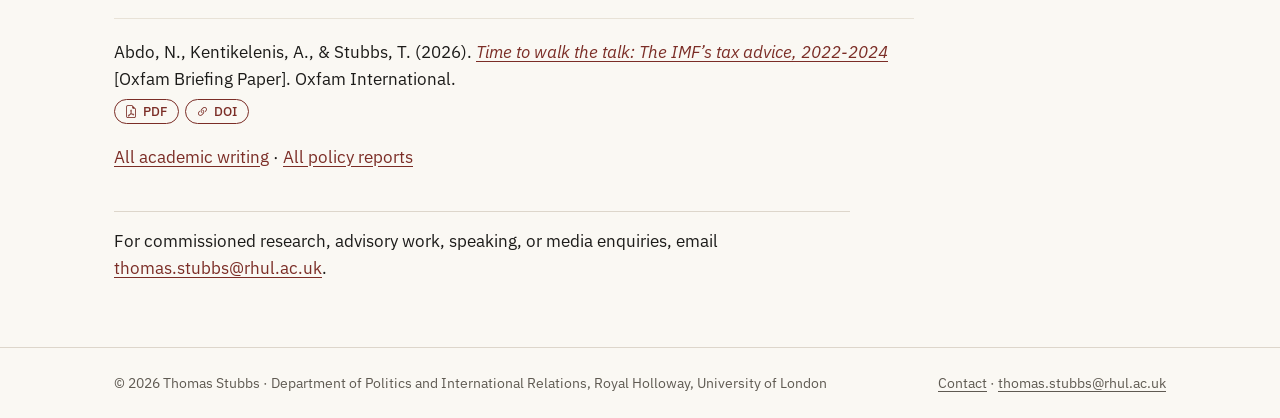
==== commit cb5b126b: "Stage 6: focus outline, page descriptions, Home box, new Media piece, awards - Menu bar: a solid oxb" ====
--- a/docs/index.html
+++ b/docs/index.html
@@ -6,6 +6,7 @@
 
 <meta name="viewport" content="width=device-width, initial-scale=1.0, user-scalable=yes">
 
+<meta name="description" content="Thomas Stubbs is Professor of Global Political Economy at Royal Holloway, University of London. He researches the International Monetary Fund and global economic governance, and undertakes commissioned research and advisory work for international organisations, governments, and civil society.">
 
 <title>Thomas Stubbs</title>
 <style>
@@ -39,7 +40,7 @@
 <link href="site_libs/quarto-html/quarto-syntax-highlighting-15634bcf2e68342d4ad2dfa704d543f6.css" rel="stylesheet" id="quarto-text-highlighting-styles">
 <script src="site_libs/bootstrap/bootstrap.min.js"></script>
 <link href="site_libs/bootstrap/bootstrap-icons.css" rel="stylesheet">
-<link href="site_libs/bootstrap/bootstrap-cc74931c4418622906f1f740e8cd0a3e.min.css" rel="stylesheet" append-hash="true" id="quarto-bootstrap" data-mode="light">
+<link href="site_libs/bootstrap/bootstrap-839317c7e68e63dabcc067e33f0a2812.min.css" rel="stylesheet" append-hash="true" id="quarto-bootstrap" data-mode="light">
 <script id="quarto-search-options" type="application/json">{
   "language": {
     "search-no-results-text": "No results",
@@ -197,7 +198,7 @@
 </div>
 <p>I study the policies and effects of the international financial institutions, above all the IMF, and I undertake commissioned research and advisory work for international organisations, governments, and civil society, including the Deutsche Gesellschaft für Internationale Zusammenarbeit (GIZ), Oxfam International, Recourse Foundation, and the United Nations Children’s Fund.</p>
 <div class="imf-callout">
-<p><strong>IMF Monitor.</strong> I curate <a href="https://imfmonitor.org/">IMF Monitor</a>, a data hub used by academics, civil society, and policymakers to track activities of the International Monetary Fund.</p>
+<p><strong>IMF Monitor.</strong> I curate the <a href="https://imfmonitor.org/">IMF Monitor</a>, a data hub used by academics, civil society, and policymakers to track activities of the International Monetary Fund.</p>
 <p><a class="pub-btn" href="https://imfmonitor.org/"><i class="bi bi-box-arrow-up-right" aria-hidden="true"></i> Visit IMF Monitor</a></p>
 </div>
 </div>
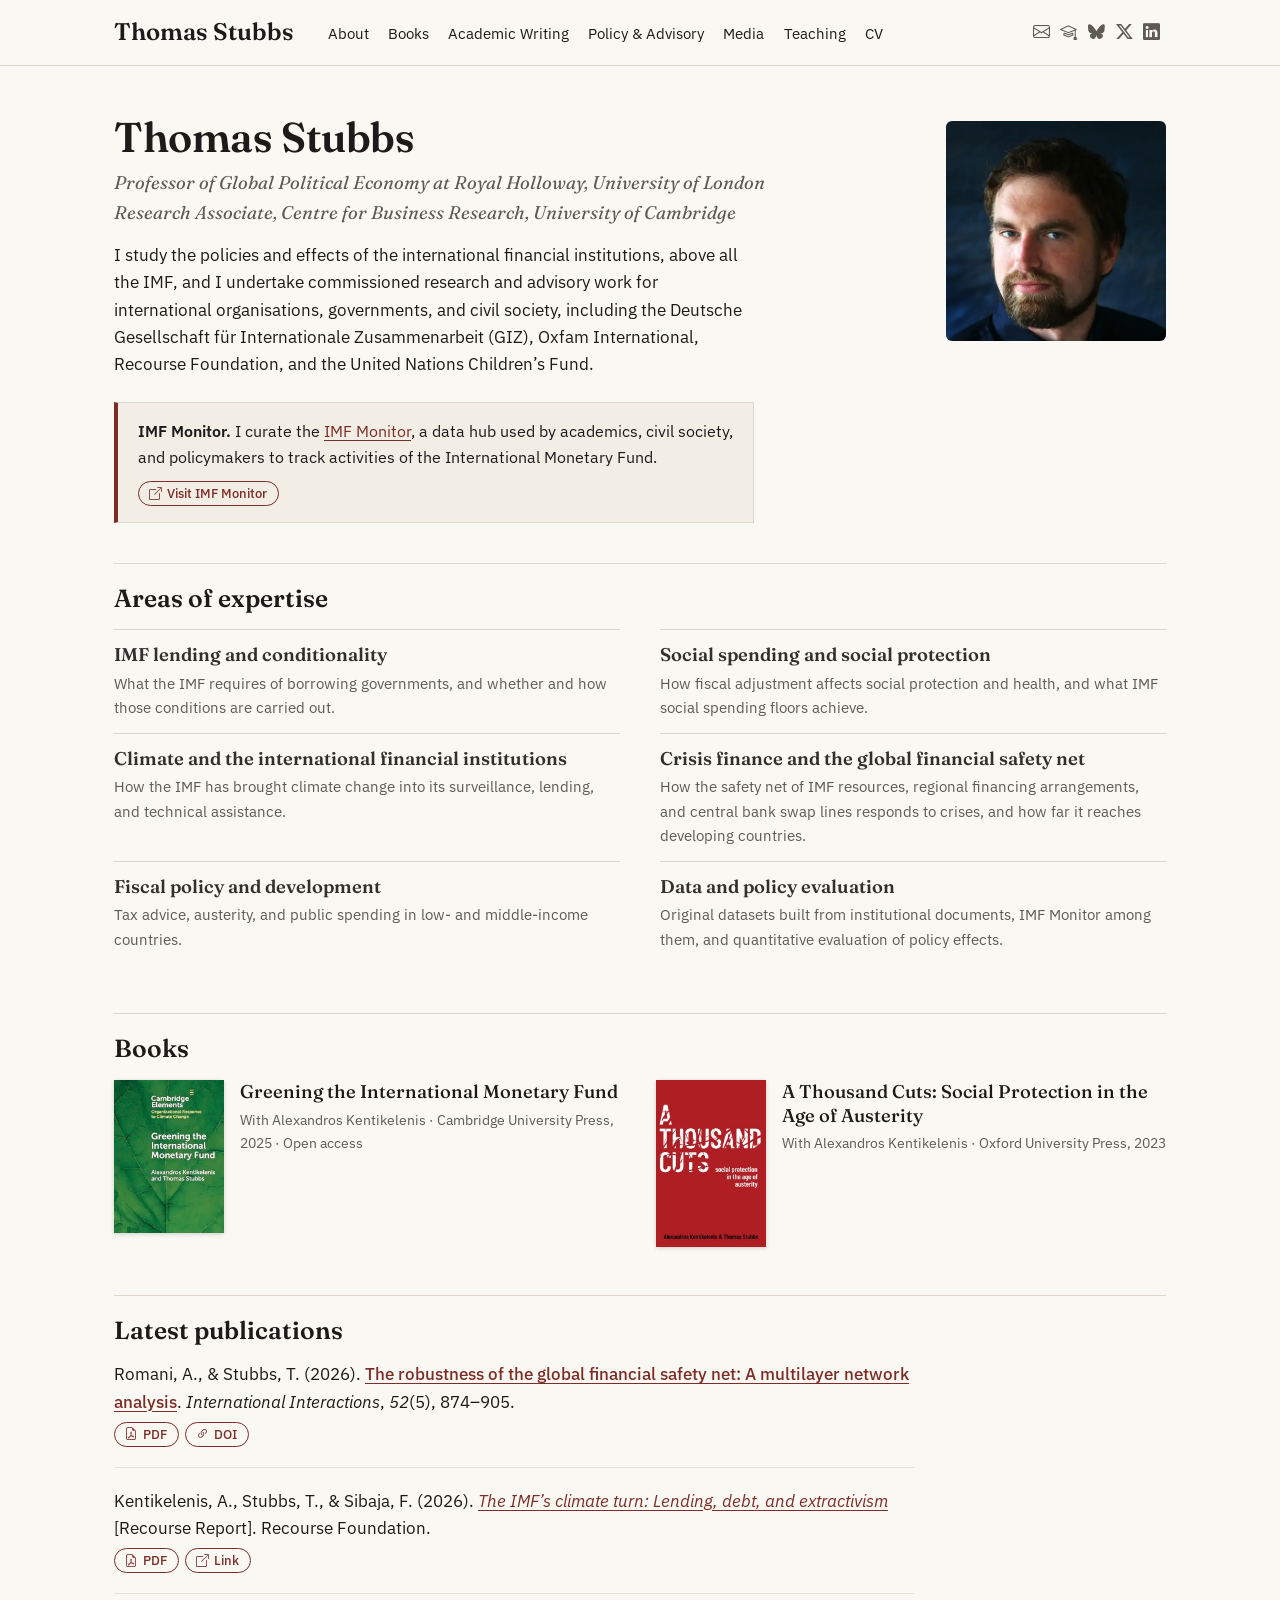
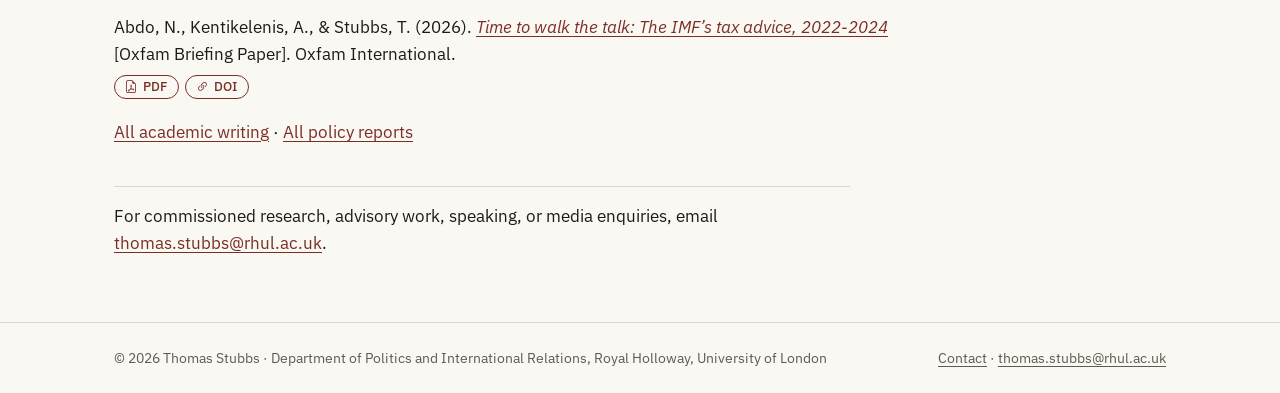
==== commit c8fb76a0: "Stage 6: Cambridge post, Books series line, phone menu icons - Home and About: "Research Associate" " ====
--- a/docs/index.html
+++ b/docs/index.html
@@ -40,7 +40,7 @@
 <link href="site_libs/quarto-html/quarto-syntax-highlighting-15634bcf2e68342d4ad2dfa704d543f6.css" rel="stylesheet" id="quarto-text-highlighting-styles">
 <script src="site_libs/bootstrap/bootstrap.min.js"></script>
 <link href="site_libs/bootstrap/bootstrap-icons.css" rel="stylesheet">
-<link href="site_libs/bootstrap/bootstrap-839317c7e68e63dabcc067e33f0a2812.min.css" rel="stylesheet" append-hash="true" id="quarto-bootstrap" data-mode="light">
+<link href="site_libs/bootstrap/bootstrap-0b3b7aec21b22dd2754f0cfb583172ab.min.css" rel="stylesheet" append-hash="true" id="quarto-bootstrap" data-mode="light">
 <script id="quarto-search-options" type="application/json">{
   "language": {
     "search-no-results-text": "No results",
@@ -194,7 +194,7 @@
 </h1>
 <div class="field">
 <p>Professor of Global Political Economy at Royal Holloway, University of London</p>
-<p>Research Associate in Political Economy, Centre for Business Research, University of Cambridge</p>
+<p>Research Associate, Centre for Business Research, University of Cambridge</p>
 </div>
 <p>I study the policies and effects of the international financial institutions, above all the IMF, and I undertake commissioned research and advisory work for international organisations, governments, and civil society, including the Deutsche Gesellschaft für Internationale Zusammenarbeit (GIZ), Oxfam International, Recourse Foundation, and the United Nations Children’s Fund.</p>
 <div class="imf-callout">
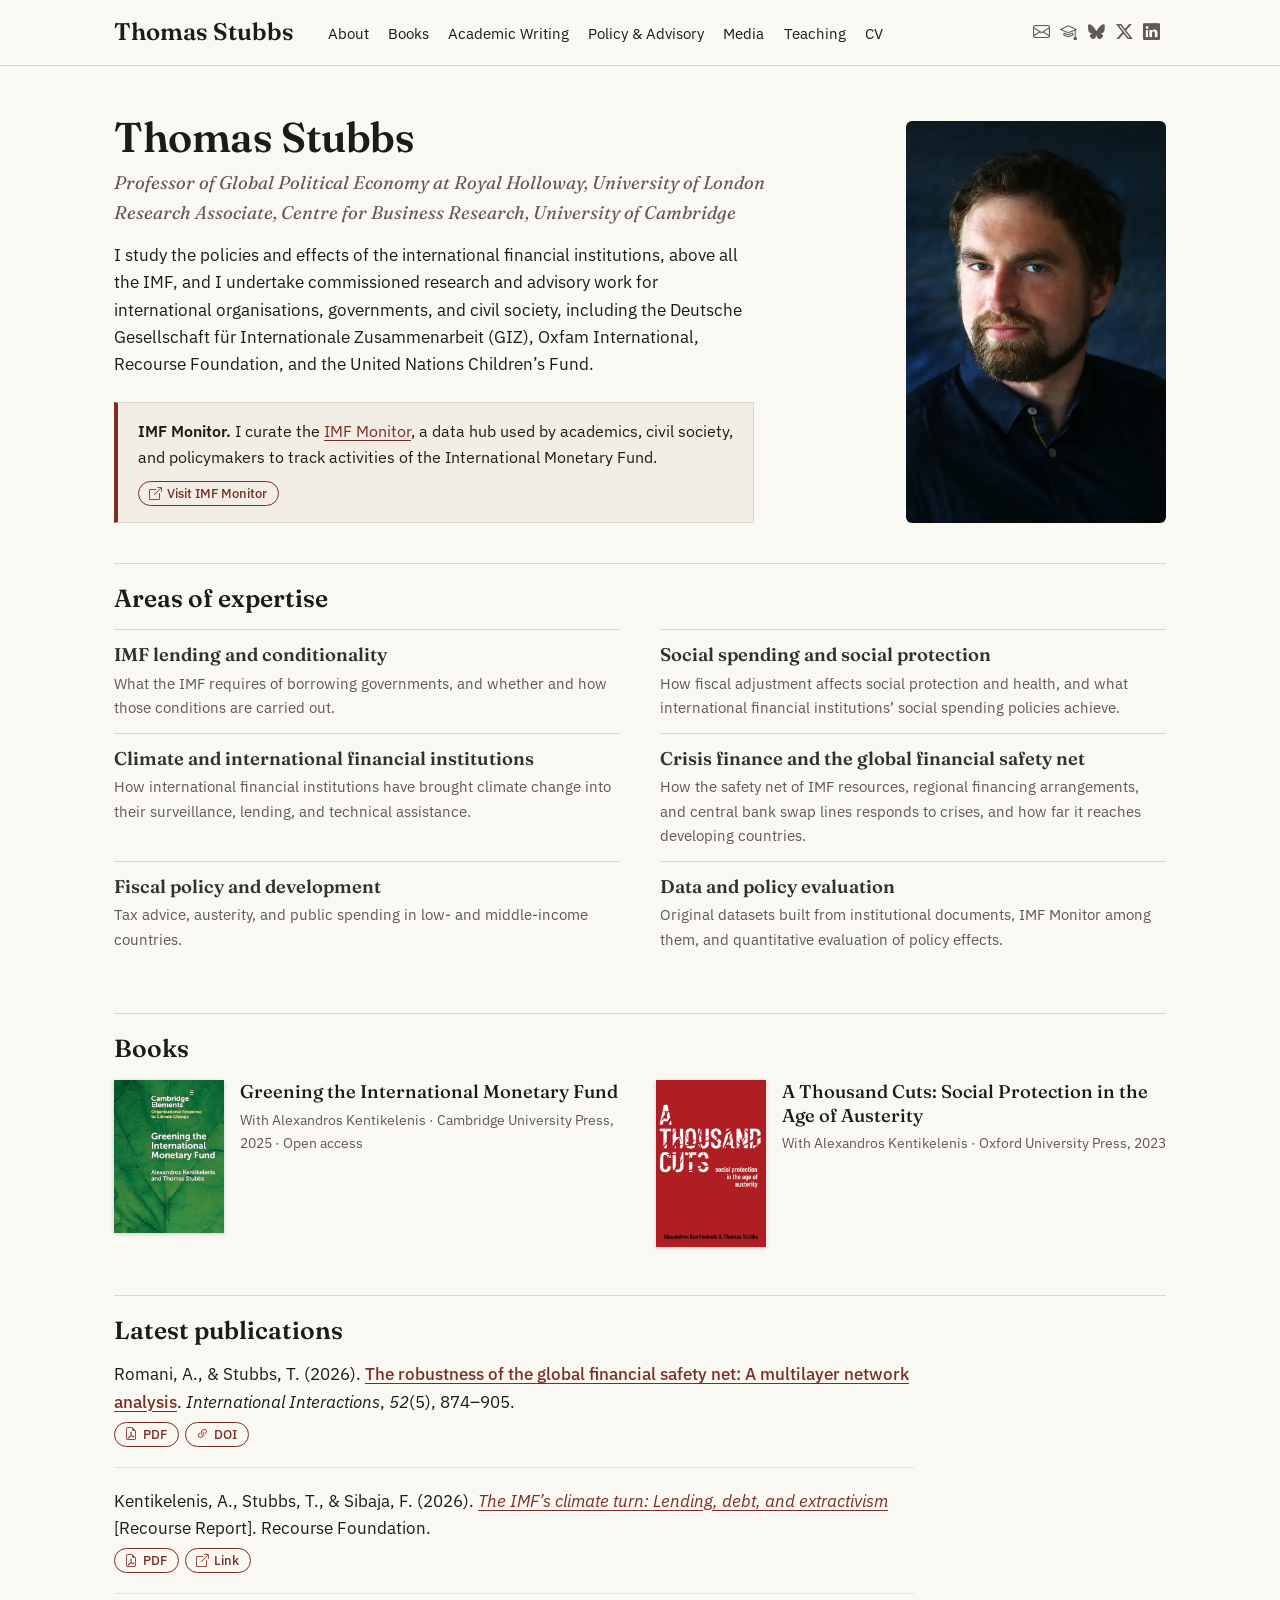
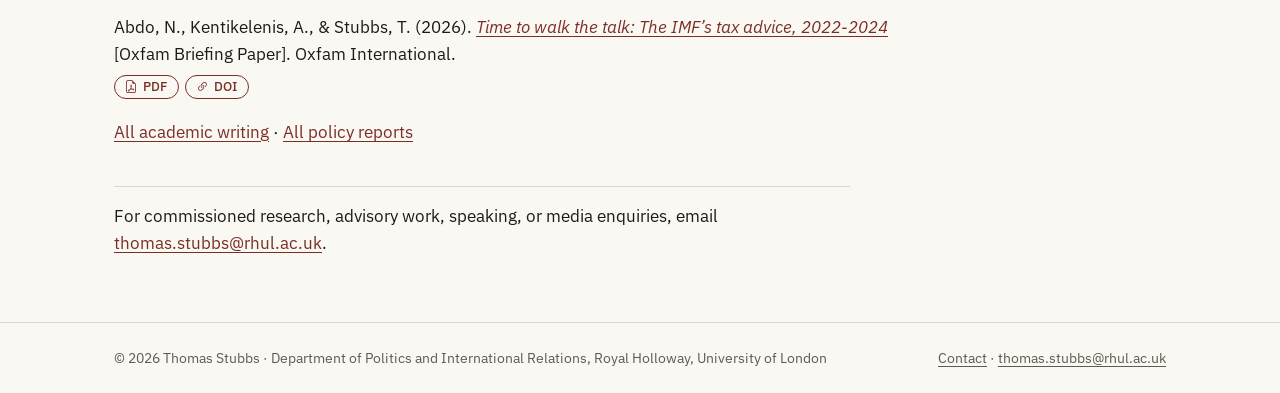
==== commit cc23736e: "Home portrait, three research strands on About, expertise wording - Home: the whole studio photograp" ====
--- a/docs/index.html
+++ b/docs/index.html
@@ -40,7 +40,7 @@
 <link href="site_libs/quarto-html/quarto-syntax-highlighting-15634bcf2e68342d4ad2dfa704d543f6.css" rel="stylesheet" id="quarto-text-highlighting-styles">
 <script src="site_libs/bootstrap/bootstrap.min.js"></script>
 <link href="site_libs/bootstrap/bootstrap-icons.css" rel="stylesheet">
-<link href="site_libs/bootstrap/bootstrap-0b3b7aec21b22dd2754f0cfb583172ab.min.css" rel="stylesheet" append-hash="true" id="quarto-bootstrap" data-mode="light">
+<link href="site_libs/bootstrap/bootstrap-f509421370c89d03c74298033657f238.min.css" rel="stylesheet" append-hash="true" id="quarto-bootstrap" data-mode="light">
 <script id="quarto-search-options" type="application/json">{
   "language": {
     "search-no-results-text": "No results",
@@ -203,12 +203,12 @@
 </div>
 </div>
 <div class="portrait-slot">
-<p><img class="portrait" src="images/portrait-480.webp" alt="Thomas Stubbs" width="220" height="220"></p>
+<p><img class="portrait" src="images/portrait-720.webp" alt="Thomas Stubbs" width="720" height="1080"></p>
 </div>
 </div>
 <section id="areas-of-expertise" class="level2">
 <h2 class="anchored" data-anchor-id="areas-of-expertise">Areas of expertise</h2>
-<div class="expertise"><div class="exp"><h3 class="anchored">IMF lending and conditionality</h3><p>What the IMF requires of borrowing governments, and whether and how those conditions are carried out.</p></div><div class="exp"><h3 class="anchored">Social spending and social protection</h3><p>How fiscal adjustment affects social protection and health, and what IMF social spending floors achieve.</p></div><div class="exp"><h3 class="anchored">Climate and the international financial institutions</h3><p>How the IMF has brought climate change into its surveillance, lending, and technical assistance.</p></div><div class="exp"><h3 class="anchored">Crisis finance and the global financial safety net</h3><p>How the safety net of IMF resources, regional financing arrangements, and central bank swap lines responds to crises, and how far it reaches developing countries.</p></div><div class="exp"><h3 class="anchored">Fiscal policy and development</h3><p>Tax advice, austerity, and public spending in low- and middle-income countries.</p></div><div class="exp"><h3 class="anchored">Data and policy evaluation</h3><p>Original datasets built from institutional documents, IMF Monitor among them, and quantitative evaluation of policy effects.</p></div></div>
+<div class="expertise"><div class="exp"><h3 class="anchored">IMF lending and conditionality</h3><p>What the IMF requires of borrowing governments, and whether and how those conditions are carried out.</p></div><div class="exp"><h3 class="anchored">Social spending and social protection</h3><p>How fiscal adjustment affects social protection and health, and what international financial institutions’ social spending policies achieve.</p></div><div class="exp"><h3 class="anchored">Climate and international financial institutions</h3><p>How international financial institutions have brought climate change into their surveillance, lending, and technical assistance.</p></div><div class="exp"><h3 class="anchored">Crisis finance and the global financial safety net</h3><p>How the safety net of IMF resources, regional financing arrangements, and central bank swap lines responds to crises, and how far it reaches developing countries.</p></div><div class="exp"><h3 class="anchored">Fiscal policy and development</h3><p>Tax advice, austerity, and public spending in low- and middle-income countries.</p></div><div class="exp"><h3 class="anchored">Data and policy evaluation</h3><p>Original datasets built from institutional documents, IMF Monitor among them, and quantitative evaluation of policy effects.</p></div></div>
 </section>
 <section id="books" class="level2">
 <h2 class="anchored" data-anchor-id="books">Books</h2>
